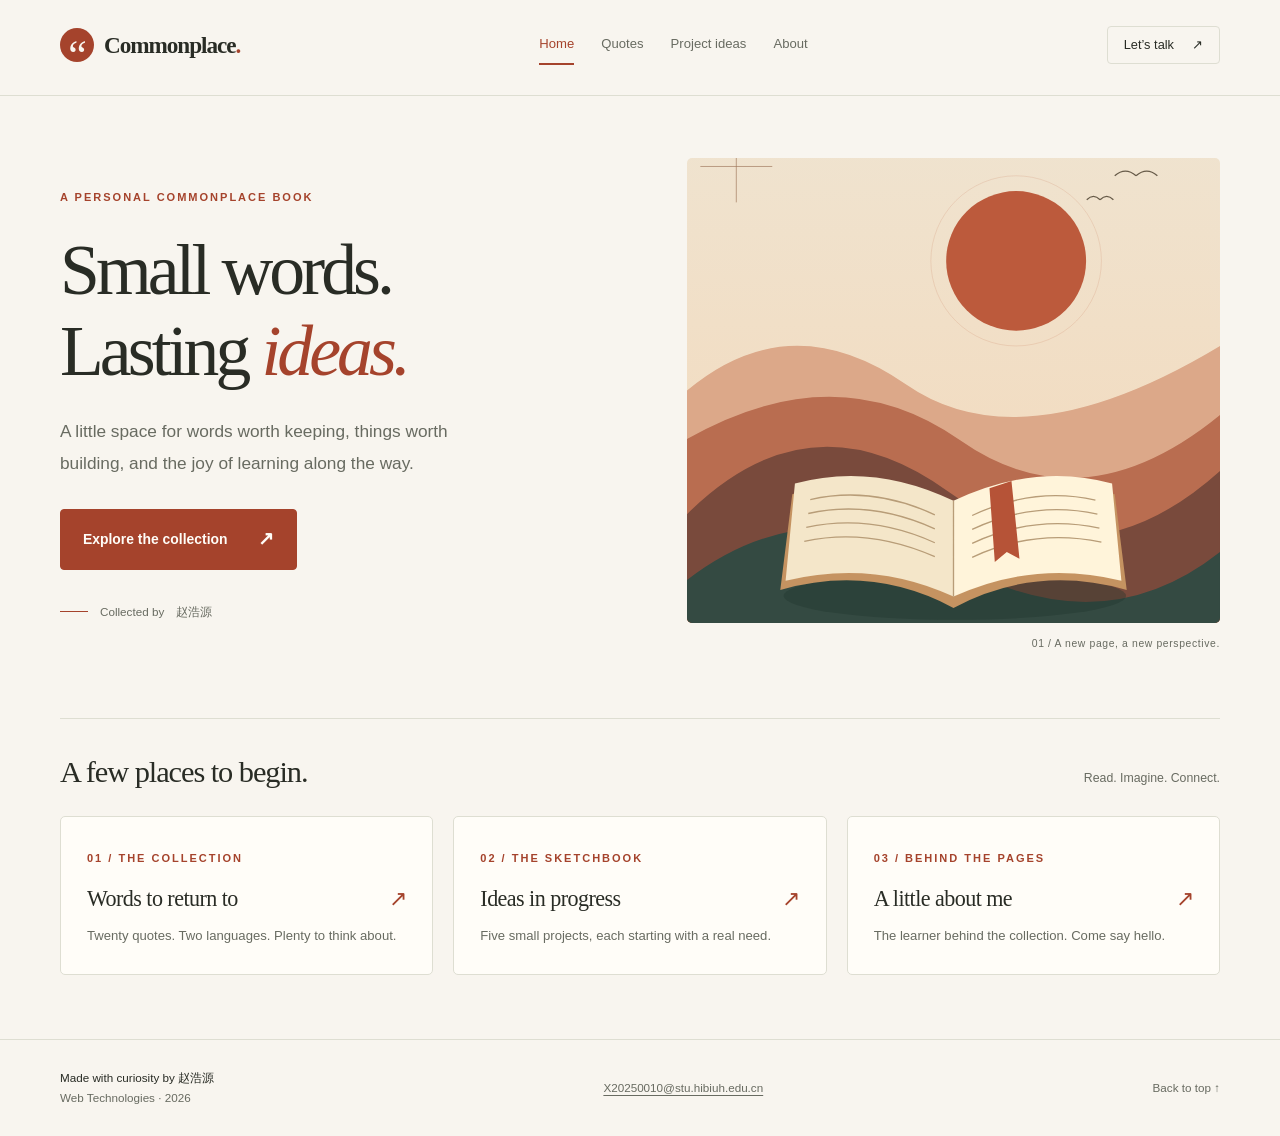
==== index.html @ f135b630 "Build personal quotes website" ====
<!DOCTYPE html>
<html lang="en">
<head>
  <meta charset="UTF-8">
  <meta name="viewport" content="width=device-width, initial-scale=1.0">
  <meta name="description" content="A personal commonplace book by Zhao Haoyuan: quotes, ideas, and learning on the web.">
  <title>Home · 赵浩源</title>
  <link rel="icon" href="favicon-32.png" sizes="32x32" type="image/png">
  <link rel="apple-touch-icon" href="apple-touch-icon.png">
  <link rel="stylesheet" href="style.css">
</head>
<body>
  <a class="skip-link" href="#main-content">Skip to content</a>
  <header id="site-header"></header>
  <main id="main-content" tabindex="-1">
    <section class="hero" aria-labelledby="home-title">
      <div class="hero-copy">
        <p class="eyebrow">A personal commonplace book</p>
        <h1 id="home-title">Small words.<br>Lasting <em>ideas.</em></h1>
        <p class="intro">A little space for words worth keeping, things worth building, and the joy of learning along the way.</p>
        <a class="button" href="quotes.html">Explore the collection <span aria-hidden="true">↗</span></a>
        <p class="byline"><span class="small-rule" aria-hidden="true"></span> Collected by <span lang="zh">赵浩源</span></p>
      </div>
      <figure class="hero-art">
        <img src="images/hero.svg" width="800" height="880" alt="An original illustration of an open book, a rising sun, and terracotta hills beneath a pale sky">
        <figcaption>01 / A new page, a new perspective.</figcaption>
      </figure>
    </section>
    <section class="explore" aria-labelledby="explore-title">
      <div class="section-heading"><h2 id="explore-title">A few places to begin.</h2><p>Read. Imagine. Connect.</p></div>
      <div class="entry-grid">
        <a class="entry-card" href="quotes.html"><span class="eyebrow">01 / The collection</span><h3>Words to return to <span aria-hidden="true">↗</span></h3><p>Twenty quotes. Two languages. Plenty to think about.</p></a>
        <a class="entry-card" href="project.html"><span class="eyebrow">02 / The sketchbook</span><h3>Ideas in progress <span aria-hidden="true">↗</span></h3><p>Five small projects, each starting with a real need.</p></a>
        <a class="entry-card" href="about.html"><span class="eyebrow">03 / Behind the pages</span><h3>A little about me <span aria-hidden="true">↗</span></h3><p>The learner behind the collection. Come say hello.</p></a>
      </div>
    </section>
  </main>
  <footer id="site-footer"></footer>
  <noscript><p class="noscript">JavaScript is off. Explore <a href="index.html">Home</a>, <a href="quotes.html">Quotes</a>, <a href="project.html">Project ideas</a>, or <a href="about.html">About</a>. Quote interactions require JavaScript.</p></noscript>
  <script src="nav.js"></script>

</body>
</html>
---- style.css ----
/* Shared palette, type, and box model for all four pages. */
:root {
  --paper: #f8f5ef;
  --card: #fffdf8;
  --ink: #292c25;
  --muted: #686b61;
  --accent: #a5432c;
  --line: #deded2;
  --green: #344a42;
}
* { box-sizing: border-box; }
html { scroll-behavior: smooth; }
body { margin: 0; background: var(--paper); color: var(--ink); font: 16px/1.7 "Segoe UI", "Microsoft YaHei", sans-serif; }
a { color: var(--accent); text-underline-offset: .24em; }
button, select { font: inherit; }
button, a, select { -webkit-tap-highlight-color: transparent; }
button { cursor: pointer; }
button:disabled, select:disabled { cursor: default; opacity: .55; }
a:focus-visible, button:focus-visible, select:focus-visible, .quote:focus-visible { outline: 3px solid var(--accent); outline-offset: 5px; }
[hidden] { display: none !important; }
img { max-width: 100%; display: block; }
h1, h2, h3, p, figure { margin: 0; }
h1, h2, h3 { line-height: 1.13; font-family: Georgia, "Times New Roman", "SimSun", serif; font-weight: 400; }
h1 { font-size: clamp(2.9rem, 5.6vw, 5.3rem); letter-spacing: -.055em; }
h2 { font-size: clamp(1.8rem, 2.8vw, 2.5rem); letter-spacing: -.035em; }
h3 { font-size: 1.65rem; letter-spacing: -.025em; }
h1 em, .accent { color: var(--accent); }
p + p { margin-top: 1em; }
main { max-width: 1240px; padding: 0 40px; margin: 0 auto; }
main:focus { outline: none; }
.eyebrow { font: 600 .69rem/1.6 "Segoe UI", sans-serif; text-transform: uppercase; letter-spacing: .18em; color: var(--accent); }
.intro { max-width: 35rem; color: var(--muted); font-size: 1.08rem; line-height: 1.85; }
.muted { color: var(--muted); }
.skip-link { position: fixed; top: -100px; left: 20px; padding: 12px 20px; background: var(--card); z-index: 10; }
.skip-link:focus { top: 12px; }
.button { display: inline-flex; align-items: center; justify-content: center; gap: 30px; background: var(--accent); color: #fffdf8; border: 1px solid var(--accent); padding: 13px 22px; border-radius: 4px; font-size: .87rem; font-weight: 600; text-decoration: none; min-height: 48px; }
.button:hover { background: #873520; }
.button span { font-size: 1.2rem; }

/* nav.html is loaded into this header by nav.js. */
#site-header { border-bottom: 1px solid var(--line); min-height: 96px; }
nav { max-width: 1240px; margin: auto; padding: 25px 40px; display: flex; gap: 28px; align-items: center; }
nav a { text-decoration: none; }
.logo { display: inline-flex; align-items: center; color: var(--ink); font: 600 1.45rem Georgia, serif; letter-spacing: -.045em; white-space: nowrap; }
.logo-dot { color: var(--accent); }
.logo-mark { display: inline-grid; place-items: center; width: 34px; height: 34px; margin-right: 10px; background: var(--accent); border-radius: 50%; color: var(--paper); font: 2.6rem/1.3 Georgia, serif; }
.links { display: flex; align-items: center; justify-content: center; gap: 27px; padding: 0; margin: 0 auto; list-style: none; }
.links a { display: block; padding: 8px 0; font-size: .82rem; color: var(--muted); border-bottom: 2px solid transparent; }
.links a:hover, .links a[aria-current="page"] { color: var(--accent); border-bottom-color: var(--accent); }
.action { display: inline-flex; gap: 18px; padding: 7px 16px; border: 1px solid var(--line); border-radius: 4px; color: var(--ink); font-size: .8rem; white-space: nowrap; }
.action:hover { border-color: var(--accent); color: var(--accent); }

/* Home: two columns, followed by three genuine links to the other pages. */
.hero { display: grid; grid-template-columns: 1.05fr 1fr; gap: 68px; align-items: center; padding: 62px 0 65px; }
.hero h1 { margin: 24px 0; }
.hero .intro { max-width: 27rem; }
.hero .button { margin-top: 29px; }
.byline { display: flex; align-items: center; gap: 12px; margin-top: 32px; color: var(--muted); font-size: .73rem; }
.small-rule { width: 28px; height: 1px; background: var(--accent); }
.hero-art img { width: 100%; height: 465px; object-fit: cover; border-radius: 5px; }
.hero-art figcaption { margin-top: 12px; color: var(--muted); font-size: .65rem; letter-spacing: .06em; text-align: right; }
.explore { padding: 36px 0 64px; border-top: 1px solid var(--line); }
.section-heading { display: flex; justify-content: space-between; align-items: baseline; gap: 20px; margin-bottom: 27px; }
.section-heading h2 { font-size: 1.9rem; }
.section-heading p { color: var(--muted); font-size: .77rem; }
.entry-grid { display: grid; grid-template-columns: repeat(3, minmax(0, 1fr)); gap: 20px; }
.entry-card { display: block; padding: 26px; border: 1px solid var(--line); border-radius: 5px; background: var(--card); color: var(--ink); text-decoration: none; }
.entry-card h3 { margin: 17px 0 12px; font-size: 1.38rem; }
.entry-card h3 span { float: right; color: var(--accent); }
.entry-card p { color: var(--muted); font-size: .82rem; line-height: 1.8; }
.entry-card:hover { border-color: var(--accent); background: #fcf0e6; }

/* Quotes: one article per quotation, two columns above 800px. */
.page-intro { padding: 58px 0 36px; }
.page-intro h1 { margin: 20px 0 22px; }
.quote-toolbar { display: flex; justify-content: space-between; align-items: center; gap: 20px; border-block: 1px solid var(--line); padding: 20px 0; }
.filter-control { display: flex; align-items: center; gap: 18px; }
.filter-control label { font-size: .8rem; color: var(--muted); }
select { min-height: 46px; max-width: 100%; padding: 7px 36px 7px 13px; color: var(--ink); border: 1px solid var(--line); border-radius: 4px; background: var(--card); font-size: .86rem; }
.collection-count { color: var(--muted); font-size: .76rem; margin: 23px 0; }
.quote-grid { display: grid; grid-template-columns: repeat(2, minmax(0, 1fr)); gap: 22px; }
.quote { display: flex; flex-direction: column; align-items: flex-start; min-width: 0; padding: 27px 31px; background: var(--card); border: 1px solid var(--line); border-radius: 5px; scroll-margin-top: 24px; }
.quote-meta { display: flex; justify-content: space-between; width: 100%; color: var(--muted); font-size: .66rem; text-transform: uppercase; letter-spacing: .12em; }
.quote-meta span:first-child { color: var(--accent); }
.quote blockquote { margin: 23px 0 26px; width: 100%; }
.quote blockquote p { white-space: pre-line; font: 1.55rem/1.55 Georgia, "SimSun", serif; letter-spacing: -.015em; }
.quote blockquote p[lang="zh"] { font-size: 1.5rem; line-height: 1.9; letter-spacing: .04em; }
.quote blockquote .translation { font: .87rem/1.8 "Segoe UI", sans-serif; color: var(--muted); margin-top: 14px; letter-spacing: 0; }
.quote footer { margin-top: auto; }
.author { display: block; font-size: .83rem; font-weight: 600; }
.source { display: block; margin-top: 3px; color: var(--muted); font-size: .73rem; }
.like-button { display: flex; align-items: center; gap: 8px; min-height: 44px; margin-top: 20px; border: 1px solid var(--line); border-radius: 30px; padding: 3px 15px; background: transparent; color: var(--muted); font-size: .76rem; }
.like-button:hover, .like-button[aria-pressed="true"] { color: var(--accent); border-color: var(--accent); background: #fcf0e6; }
.heart { font-size: 1.2rem; }
.like-count { padding-left: 7px; border-left: 1px solid var(--line); font-variant-numeric: tabular-nums; }
.quote.is-highlighted { border-color: var(--accent); box-shadow: 0 0 0 2px var(--accent); }
.collection-note { margin: 30px 0 60px; color: var(--muted); font-size: .77rem; }

/* Ideas and about pages use the same type and spacing as the collection. */
.project-layout { display: grid; grid-template-columns: 1.15fr 1fr; gap: 48px; margin: 10px 0 48px; }
.paper-panel { background: var(--card); border: 1px solid var(--line); border-radius: 5px; padding: 32px; }
.paper-panel h2, .audience-panel h2 { font-size: 1.8rem; margin: 13px 0 25px; }
.idea-list { margin: 0; padding-left: 22px; }
.idea-list li { padding: 0 0 20px 5px; }
.idea-list li::marker { color: var(--accent); }
.idea-list li:last-child { padding-bottom: 0; }
.idea-list strong { font-size: .95rem; }
.idea-list p, dd { font-size: .88rem; color: var(--muted); }
.audience-panel { padding: 32px 0; }
dl { margin: 0; }
dt { font-weight: 600; font-size: .95rem; margin-top: 22px; }
dd { margin: 5px 0 0; }
.build-plan { display: grid; grid-template-columns: 1fr 1.25fr; gap: 35px; padding: 35px 0 55px; border-top: 1px solid var(--line); }
.build-plan h2 { margin-top: 15px; }
.build-plan ol { margin: 0; padding-left: 22px; color: var(--muted); font-size: .92rem; }
.build-plan li { padding-left: 6px; margin-bottom: 10px; }
.build-plan li::marker { color: var(--accent); font-weight: 600; }
.chinese-name { font-family: "SimSun", "Microsoft YaHei", serif; letter-spacing: .035em; }
.about-layout { display: grid; grid-template-columns: 1.25fr 1fr; gap: 75px; align-items: start; margin: 10px 0 70px; }
.about-section + .about-section { margin-top: 35px; }
.about-section h2 { font-size: 1.9rem; margin-bottom: 20px; }
.about-section p, .learning-list { font-size: .95rem; color: var(--muted); }
.learning-list { padding-left: 20px; }
.learning-list li { padding: 5px 0; }
.learning-list strong { color: var(--ink); }
.contact-card { padding: 35px; background: var(--green); color: var(--paper); border-radius: 5px; scroll-margin-top: 25px; }
.contact-card .eyebrow { color: #e9b59b; }
.contact-symbol { display: block; font-size: 3.3rem; font-weight: 300; line-height: 1; margin: 30px 0; color: #e9b59b; }
.contact-card h2 { font-size: 2.2rem; }
.contact-card p:not(.eyebrow) { margin-top: 22px; color: #e1e3d6; font-size: .87rem; }
.contact-card address { margin-top: 24px; }
.contact-card a { color: #f8d9c5; font-size: .87rem; overflow-wrap: anywhere; }
address { font-style: normal; }

/* Target only the site footer; the quote attributions also use footer tags. */
#site-footer { border-top: 1px solid var(--line); }
.footer-inner { display: flex; align-items: center; justify-content: space-between; gap: 25px; max-width: 1240px; margin: auto; padding: 28px 40px; font-size: .73rem; }
.footer-inner address a { color: var(--muted); overflow-wrap: anywhere; }
.back-top { white-space: nowrap; color: var(--muted); text-decoration: none; }
.load-error, .noscript { max-width: 1160px; margin: 20px auto; padding: 16px; border: 1px solid var(--accent); }

@media (min-width: 801px) and (max-width: 1050px) {
  .hero { gap: 32px; }
  .hero-art img { height: 420px; }
  nav { gap: 18px; }
  .links { gap: 16px; }
  .action { display: none; }
  .about-layout { gap: 35px; }
}
@media (max-width: 800px) {
  main { padding: 0 24px; }
  nav { flex-wrap: wrap; justify-content: space-between; gap: 12px; padding: 18px 24px 10px; }
  .logo { font-size: 1.3rem; }
  .links { order: 3; width: 100%; justify-content: flex-start; gap: 25px; }
  .action { padding: 6px 10px; }
  .hero { grid-template-columns: 1fr; gap: 35px; padding: 40px 0; }
  .hero h1 { font-size: clamp(3.25rem, 10vw, 5rem); }
  .hero-art img { height: auto; max-height: 480px; object-fit: cover; }
  .hero .intro { max-width: 35rem; }
  .entry-grid, .quote-grid, .project-layout, .about-layout, .build-plan { grid-template-columns: 1fr; }
  .section-heading { align-items: flex-start; flex-direction: column; gap: 12px; }
  .entry-card { padding: 24px; }
  .page-intro { padding-top: 40px; }
  .quote-toolbar { align-items: stretch; }
  .filter-control { align-items: flex-start; flex-direction: column; gap: 5px; }
  .quote-toolbar .button { align-self: flex-end; gap: 12px; padding: 10px 16px; }
  .project-layout, .about-layout { gap: 30px; }
  .audience-panel { padding: 0; }
  .footer-inner { align-items: flex-start; flex-direction: column; gap: 14px; padding: 25px 24px; }
}
@media (max-width: 380px) {
  main { padding: 0 18px; }
  nav { padding-inline: 18px; }
  .links { justify-content: space-between; gap: 12px; }
  .links a { font-size: .77rem; }
  .action { font-size: .72rem; gap: 8px; }
  .quote-toolbar { flex-direction: column; }
  .quote-toolbar .button { align-self: flex-start; }
  .quote { padding: 22px; }
  .contact-card, .paper-panel { padding: 24px; }
}
@media (prefers-reduced-motion: reduce) {
  html { scroll-behavior: auto; }
}
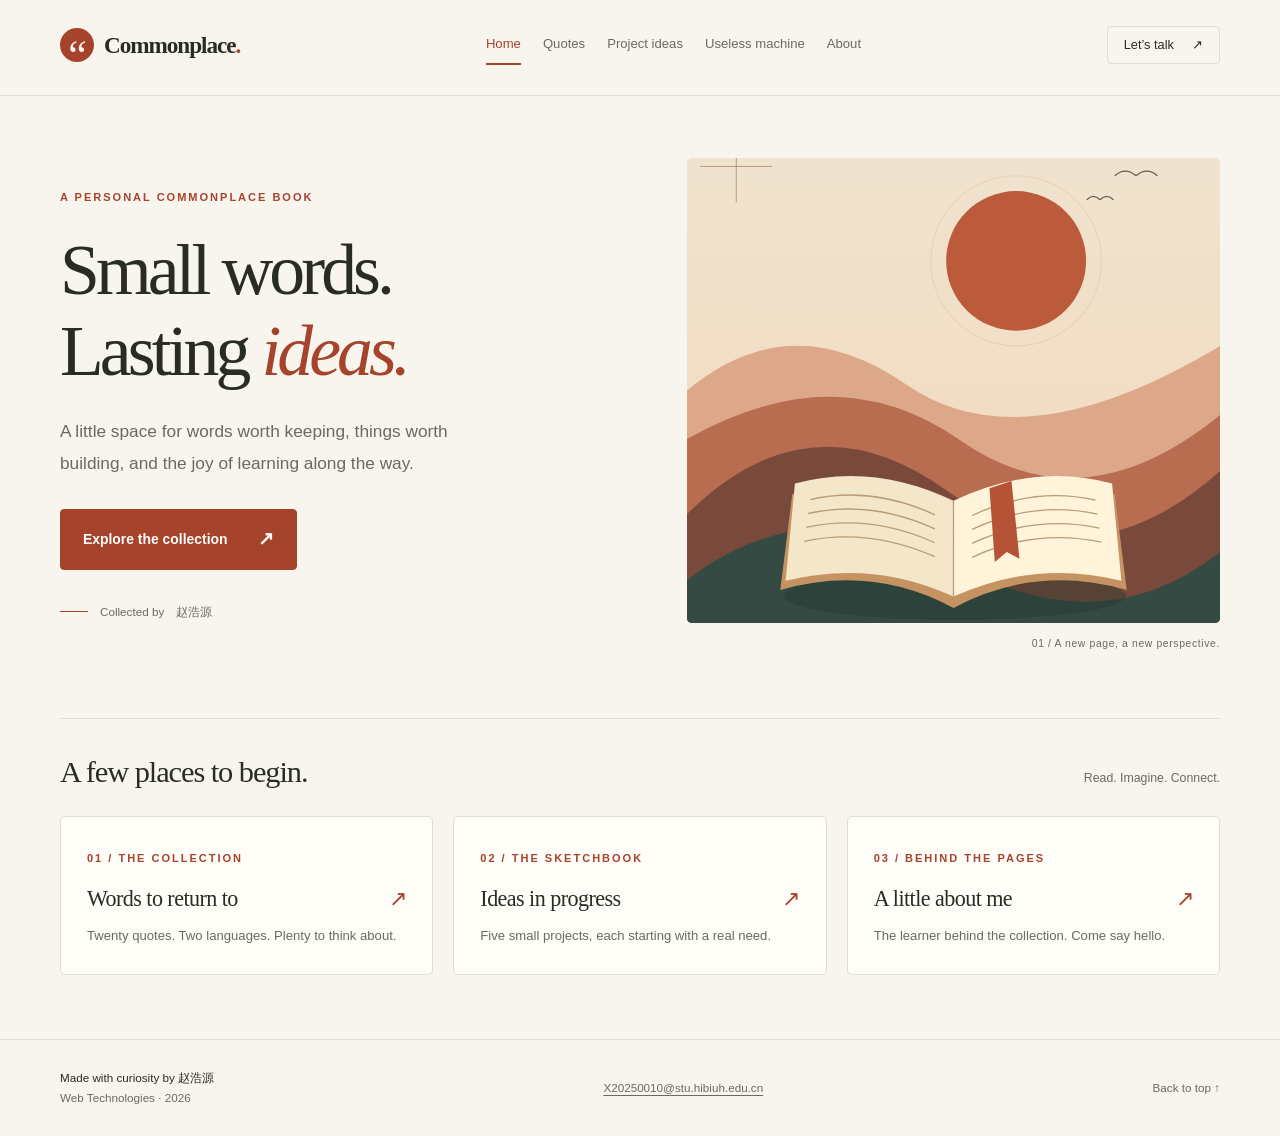
==== commit 07f8525e: "Add interactive useless machine and navigation entry" ====
--- a/index.html
+++ b/index.html
@@ -36,7 +36,7 @@
     </section>
   </main>
   <footer id="site-footer"></footer>
-  <noscript><p class="noscript">JavaScript is off. Explore <a href="index.html">Home</a>, <a href="quotes.html">Quotes</a>, <a href="project.html">Project ideas</a>, or <a href="about.html">About</a>. Quote interactions require JavaScript.</p></noscript>
+  <noscript><p class="noscript">JavaScript is off. Explore <a href="index.html">Home</a>, <a href="quotes.html">Quotes</a>, <a href="project.html">Project ideas</a>, <a href="machine.html">Useless machine</a>, or <a href="about.html">About</a>. Quote interactions require JavaScript.</p></noscript>
   <script src="nav.js"></script>
 
 </body>
--- a/style.css
+++ b/style.css
@@ -182,3 +182,46 @@
 @media (prefers-reduced-motion: reduce) {
   html { scroll-behavior: auto; }
 }
+
+/* Fifth navigation entry: allow wrapping instead of squeezing phone layouts. */
+nav .links { flex-wrap: wrap; column-gap: 22px; row-gap: 2px; }
+nav .links a { white-space: nowrap; }
+
+/* The useless machine: a CSS lid, an illustrated hand, and a real button. */
+.machine-playground { padding: 36px 0 50px; text-align: center; }
+.machine { position: relative; width: min(100%, 700px); aspect-ratio: 2.45; margin: 30px auto 0; border-radius: 22px; background: linear-gradient(155deg, #494239, #292720); border: 2px solid #575147; box-shadow: 0 22px 35px #292c2529; isolation: isolate; }
+.machine-slot { position: absolute; left: 10%; top: 29%; width: 33%; height: 34%; background: #171711; border-radius: 9px; box-shadow: inset 0 5px 12px #0009; }
+.machine-lid { position: absolute; z-index: 3; left: 9.5%; top: 28%; width: 34%; height: 36%; background: linear-gradient(160deg, #514a40, #39362f); border: 2px solid #655d50; border-radius: 8px; transform-origin: 50% 0; transition: transform 350ms ease; }
+.machine-lid span { position: absolute; bottom: 12%; left: 44%; width: 12%; height: 4px; border-radius: 2px; background: #9f917c; }
+.lid-open .machine-lid { transform: perspective(450px) rotateX(115deg); }
+.machine-arm-window { position: absolute; z-index: 4; left: 13%; top: 40%; width: 68%; height: 35%; overflow: hidden; pointer-events: none; }
+.machine-arm { display: block; width: 100%; height: 100%; transform: translateX(-105%); transition: transform 400ms ease-in-out; }
+.hand-out .machine-arm { transform: translateX(0); }
+.machine-switch-wrap { position: absolute; left: 61%; top: 32%; width: 24%; }
+.machine-switch-label { display: block; color: #d5cbb9; font-size: clamp(.6rem, 1.6vw, .75rem); letter-spacing: .2em; margin-bottom: 10px; }
+.machine-switch { display: block; position: relative; width: 100%; min-height: 44px; aspect-ratio: 2.05; border: 0; padding: 0; border-radius: 100px; background: #727b87; box-shadow: inset 0 2px 5px #0003; transition: background 180ms; }
+.machine-switch[aria-checked="true"] { background: #a5432c; }
+.machine-switch[aria-disabled="true"] { cursor: wait; }
+.machine-switch:focus-visible { outline-color: #f8d9c5; }
+.machine-knob { position: absolute; top: 9%; left: 5%; width: 40%; height: 82%; background: #fffdf8; border-radius: 50%; box-shadow: 0 3px 7px #0005; transition: left 180ms; }
+.machine-switch[aria-checked="true"] .machine-knob { left: 55%; }
+.machine-engraving { position: absolute; bottom: 10%; left: 10%; font-size: clamp(.45rem, 1.4vw, .65rem); letter-spacing: .14em; color: #c7bba8; }
+.machine-light { position: absolute; right: 9%; bottom: 12%; width: 7px; height: 7px; border-radius: 50%; background: #887d6b; }
+.is-on .machine-light { background: #ebc893; box-shadow: 0 0 12px #ebc893; }
+.machine-status { margin-top: 33px; color: var(--muted); font: clamp(1.15rem, 2.7vw, 1.7rem)/1.5 Georgia, serif; min-height: 2em; }
+.machine-hint { color: var(--muted); font-size: .8rem; margin-top: 6px; }
+.machine-explainer { display: grid; grid-template-columns: 1fr 1fr; gap: 60px; padding: 36px 0 60px; border-top: 1px solid var(--line); }
+.machine-explainer h2 { margin: 14px 0 20px; }
+.machine-explainer p:not(.eyebrow) { max-width: 27rem; color: var(--muted); font-size: .95rem; }
+.machine-explainer ol { margin: 0; padding-left: 24px; }
+.machine-explainer li { padding: 7px 0 7px 8px; }
+.machine-explainer li::marker { color: var(--accent); }
+@media (max-width: 800px) {
+  nav .links { justify-content: flex-start; column-gap: 20px; }
+  .machine-playground { padding-top: 10px; }
+  .machine { aspect-ratio: 2; border-radius: 14px; }
+  .machine-explainer { grid-template-columns: 1fr; gap: 24px; }
+}
+@media (prefers-reduced-motion: reduce) {
+  .machine-lid, .machine-arm, .machine-switch, .machine-knob { transition: none; }
+}
